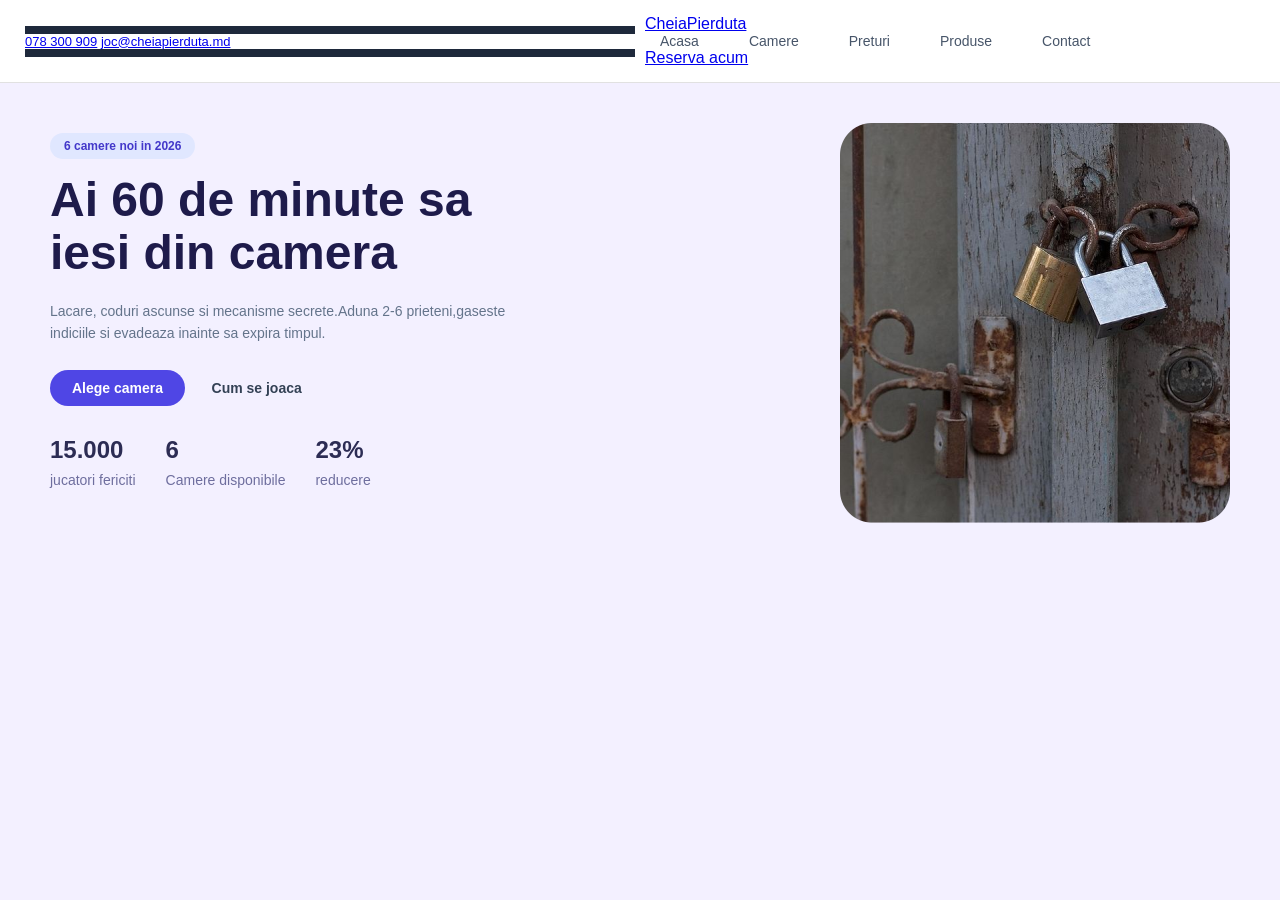
==== index.html @ f5af185c "Change button class for reservation link" ====
<!DOCTYPE html>
<html lang="ro">
  <head>
  <meta charset="UTF-8"> 
  <meta name="viewport" content="width=device-width, initial-scale=1.0">
  <title>CheiaPierduta - Escape Room</title> 
 <link rel="stylesheet" href="style.css">
</head> 
  <body>
    <header class="header">
 <div class="header-top">
   <div class="container header-top-content">
   <a href="tel:078 300 909" class="header-phone">078 300 909</a>
     <a href="mailto:joc@cheiarpierduta.md" class="header-email">joc@cheiapierduta.md</a>
 </div>
 </div>
  <div class="container header-main">
    <div class="logo">
    <a href="#">CheiaPierduta</a> 
    </div> 
    <nav class="nav">
      <a href="#">Acasa</a>
        <a href="#">Camere</a>
          <a href="#">Preturi</a>
            <a href="#">Produse</a>
              <a href="#">Contact</a>
    </nav> 
              <a href="#" class="btn-reservation">Reserva acum</a>
              </div> 
            </header>
              <main>
                <section class="hero">
                  <div class="hero-text">
                    <span class="badge">6 camere noi in 2026</span> 
                        <h1>Ai 60 de minute sa iesi din camera</h1> 
                        <p>Lacare, coduri ascunse si mecanisme secrete.Aduna 2-6 prieteni,gaseste indiciile si evadeaza inainte sa expira timpul.</p> 
                     <div class="hero-buttons">    
                       
                          <a href="#" class="btn-primary">Alege camera</a>
                          <a href="#" class="btn-secondary">Cum se joaca</a>
                        </div>
                        <div class="hero-stats">
                          <div class="stat-item">
                            <h3>15.000</h3>
                            <p>jucatori fericiti</p>
                          </div>
                          <div class="stat-item">
                            <h3>6</h3>
                            <p>Camere disponibile</p>
                          </div> 
                          <div class="stat-item">
                            <h3>23%</h3>
                            <p>reducere</p>
                        </div>
                    </div> 
                  </div>
                         <div class="hero-image">
                           <img src="image.png" alt="Escape Room">
                        </div> 
                        </section>
---- style.css ----
*{
  box-sizing: border-box;
  margin:0;
  padding: 0;
  font-family: Arial, sans-serif;
}
body {
  background-color: #f8f9fa;
  color: #2c2c54;
}
.container {
  width: 100%;
  max-width: 960px;
  margin: 0 auto;
  background-color: #ffffff;
} 
.top-bar {
  display: flex;
  justify-content: flex-start;
  gap: 30px;
  padding: 8px 30px;
  background-color: #1e1b4b;
  color: #ffffff;
  font-size: 13px;
}
.top-phone, .top-email {
  display: flex;
  align-items: center;
  gap: 6px;
}  
.header {
  display: flex;
  justify-content: space-between;
  aling-items: center;
  padding: 20px 30px;
  border-bottom: 1px solid #e1e1e1;
} 
.logo span {
  font-size: 20px;
  font-weight: bold;
  color: #4f46e5; 
}
.nav a {
  margin: 0 15px;
  text-decoration: none;
  color: #475569;
  font-size: 14px;
} 
.btn-primary{
  background-color:#4f46e5;
  color:white;
  padding:10px 22px;
  border-radius:25px;
  text-decoration:none;
  font-weight:600;
  font-size:14px;
  display:inline-block;
}
.btn-secondary {
  background-color:transparent;
  border:1px solid #cb5e1;
  color: #334155;
  padding: 10px 22px;
  border-radius: 25px;
  text-decoration:none;
  font-weight:600;
  font-size:14px;
  display:inline-block;
}
.hero{
  display:flex; 
  justify-content:space-between;
  padding: 40px 30px;
  gap: 40px;
}
.hero-text {
  flex:1;
}
.badge{
  background-color:#e0e7ff;
  color:#4338ca;
  padding:6px 14px;
  border-radius:20px;
  font-size:12px;
  font-weight:600;
  display:inline-block;
  margin-bottom:15px;
}
.hero-text h1 {
  font-size: 34px;
  line-height:1.2;
  color:#1e1b4b;
  margin-bottom:15px;
}
.hero-text p {
  color:#64748b;
  font-size:14px;
  line-height:1.6;
  margin-bottom:25px;
} 
.buttons {
  display:flex;
  gap: 15px;
  margin-bottom:35px;
}
.stats {
  display: flex;
  gap:40px;
}
.stat-item h3{
  font-size: 22px;
  color:#1e1b4b;
}
.hero-mage {
  flex:1;
}
.hero-image img {
  width: 100%;
  border-radius: 20px;
  object-fit: cover;
}
.hero-title, .hero h1 {
  font-size: 48px;
  font-weight: 800;
  line-height: 1.1;
  color: #1e1b4b;
  max-width: 500px;
  margin-bottom: 20px;
}
body {
  background-color: #f3f0ff;
  color: #2c2c54;
}
  .header{
    display: flex;
    justify-content: space-between;
    align-items: center;
    padding: 15px 25px;
    background-color: #ffffff;
    border-bottom: 1px solid #e1e1e1;
    gap: 10px;
  }
  .nav {
    display: flex;
    gap: 20px;
  }
  .nav a {
    text-decoration: none;
    color: #475569;
    font-weight: 500;
    font-size: 14px;
  } 
.hero {
  display: flex;
  align-items: center;
  justify-content: space-between;
  padding: 40px 50px;
  gap: 40px;
}
.hero-text {
  max-width: 500px;
}  
  .hero-image img {
    width: 390px;
    height: auto;
    border-radius: 20px;
    object-fit: cover;
  }
.hero-stats {
  display: flex; 
  gap: 30px;
  margin-top: 30px;
}
.stat-item h3 {
  font-size: 24px;
  font-weight: bold;
  color: #2c2c54;
  margin-bottom: 5px;
}
.stat-item p {
  font-size: 14px;
  color: #6e6e9e;
}
    .header-top {
      background-color: #1e293b;
      color: #94a3b8;
      font-size: 13px;
      padding: 8px 0;
      width: 100%;
    }
.header-top-container {
  display: flex;
  justify-content: flex-end;
  gap: 30px;
  max-width: 1200px;
  margin: 0 auto;
  padding: 0 20px;
  width: 100%;
}
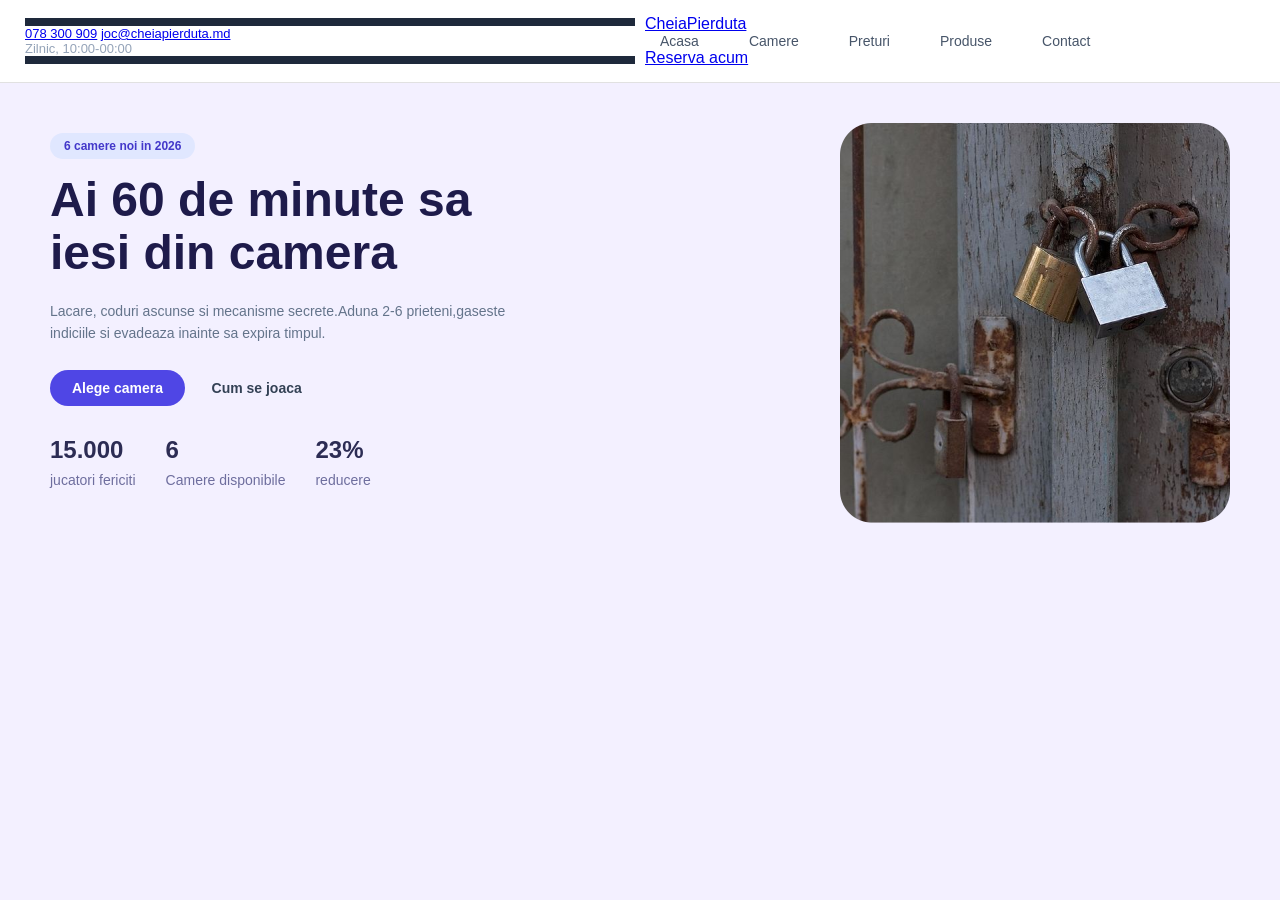
==== commit adc0c3c8: "Update header with contact details and schedule Added contact information and schedule to header." ====
--- a/index.html
+++ b/index.html
@@ -10,11 +10,16 @@
     <header class="header">
  <div class="header-top">
    <div class="container header-top-content">
+     <div class="header-contacts">
    <a href="tel:078 300 909" class="header-phone">078 300 909</a>
      <a href="mailto:joc@cheiarpierduta.md" class="header-email">joc@cheiapierduta.md</a>
  </div>
- </div>
-  <div class="container header-main">
+  <div class="header-schedule"> 
+    Zilnic, 10:00-00:00
+  </div>
+   </div>
+ </div> 
+      <div class="container header-main">
     <div class="logo">
     <a href="#">CheiaPierduta</a> 
     </div> 
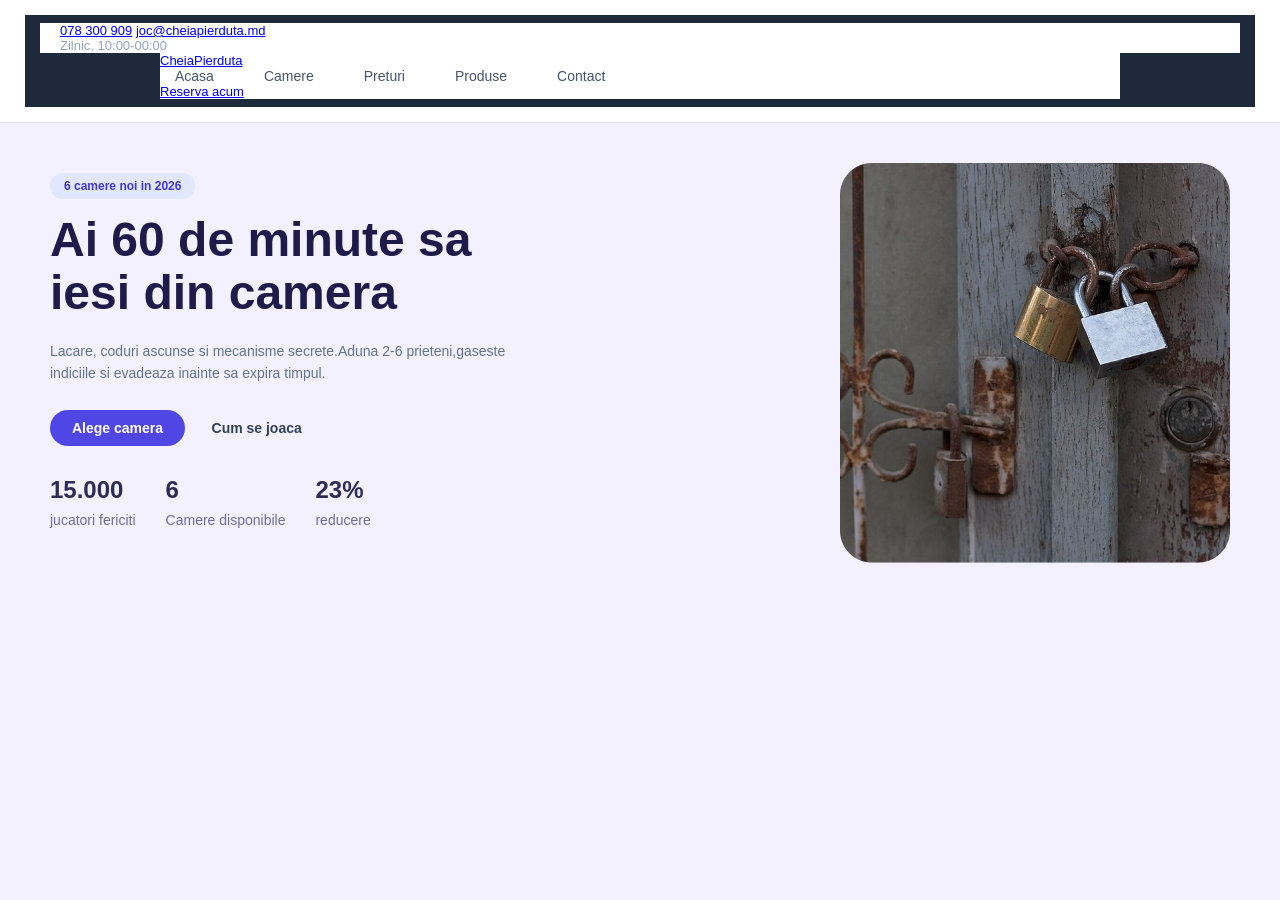
==== commit 7a16f1cb: "Fix header-contacts div structure Removed closing div tag for header-contacts." ====
--- a/index.html
+++ b/index.html
@@ -13,7 +13,6 @@
      <div class="header-contacts">
    <a href="tel:078 300 909" class="header-phone">078 300 909</a>
      <a href="mailto:joc@cheiarpierduta.md" class="header-email">joc@cheiapierduta.md</a>
- </div>
   <div class="header-schedule"> 
     Zilnic, 10:00-00:00
   </div>
--- a/style.css
+++ b/style.css
@@ -181,17 +181,23 @@
   font-size: 14px;
   color: #6e6e9e;
 }
-    .header-top {
+     
+.header {
+  background-color: #ffffff;
+  border-bottom: 1px solid #e2e8f0;
+  width: 100% 
+}
+      .header-top {
       background-color: #1e293b;
       color: #94a3b8;
       font-size: 13px;
       padding: 8px 0;
       width: 100%;
     }
-.header-top-container {
-  display: flex;
-  justify-content: flex-end;
-  gap: 30px;
+.header-top-content {
+  display: flex;
+  justify-content: space-between;
+  align-items: center;
   max-width: 1200px;
   margin: 0 auto;
   padding: 0 20px;
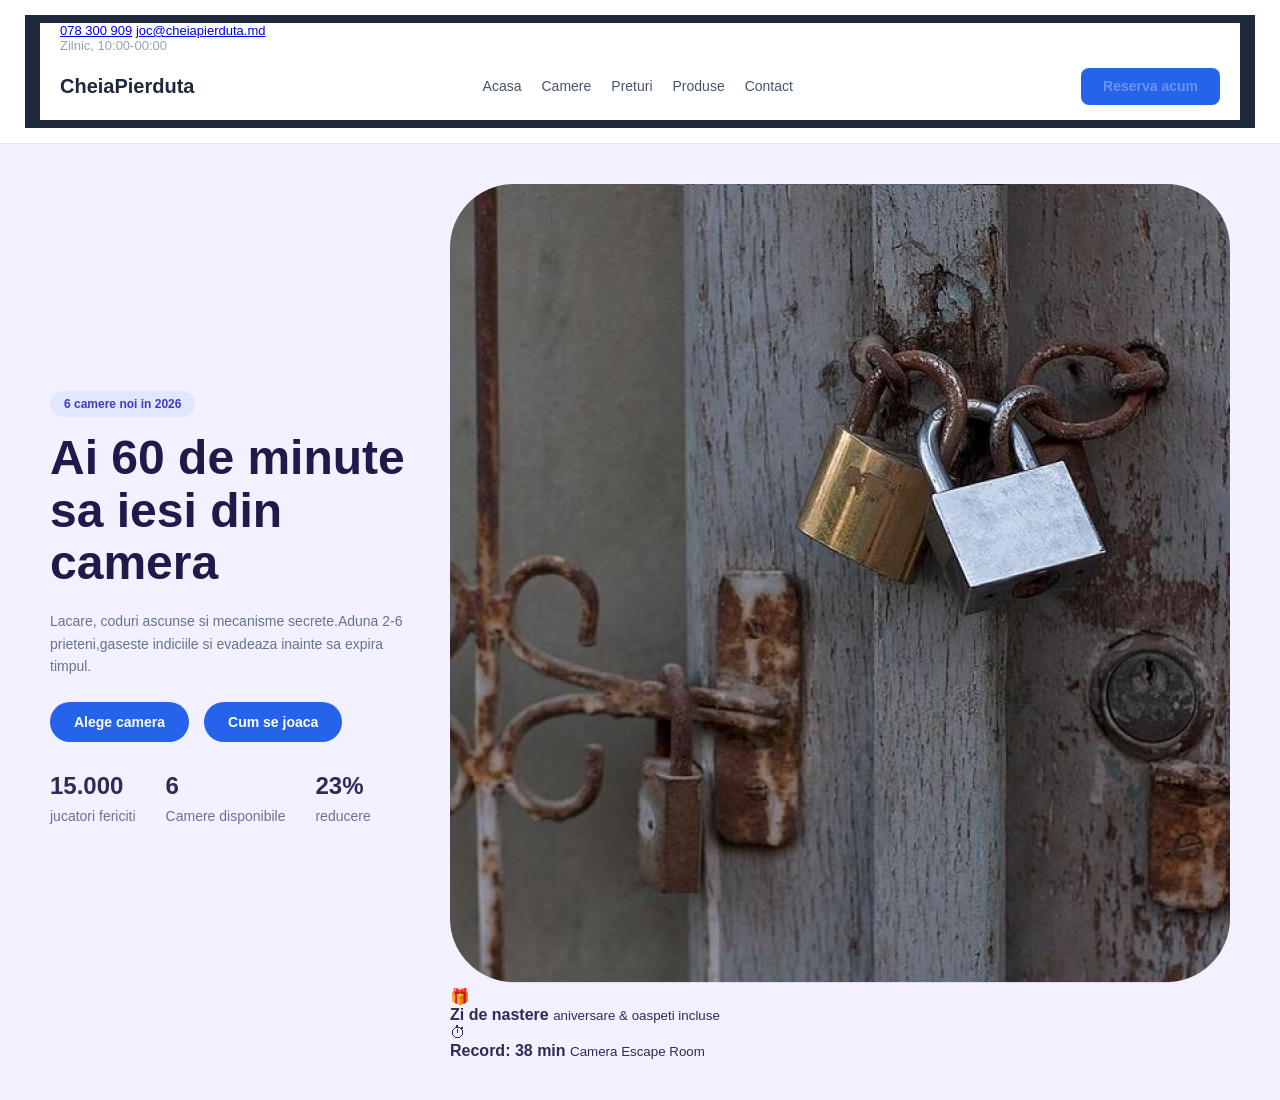
==== commit 17e880fc: "Update index.html" ====
--- a/index.html
+++ b/index.html
@@ -58,9 +58,23 @@
                         </div>
                     </div> 
                   </div>
-                         <div class="hero-image">
-                           <img src="image.png" alt="Escape Room">
-                        </div> 
-                        </section>
+                         <div class="hero-image-container">
+                           <img src="image.png" alt="Escape Room"> 
+                           <div class="badge-card badge-top">
+                           <span class="badge-icon">🎁</span>
+                           <div class="badge-text">
+                            <strong>Zi de nastere</strong> 
+                             <small>aniversare & oaspeti incluse</small> 
+                           </div>
+                         </div>
+                  <div class="badge-card badge-bottom">
+                    <span class="badge-icon">⏱</span>
+                    <div class="badge-text">
+                      <strong>Record: 38 min</strong>
+                      <small>Camera Escape Room</small>
+                    </div>
+                  </div>
+                </div>
+                           
                         
                     
--- a/style.css
+++ b/style.css
@@ -28,45 +28,56 @@
   align-items: center;
   gap: 6px;
 }  
-.header {
-  display: flex;
+.header-main {
+  max-width: 1200px;
+  margin: 0 auto;
+  padding: 15px 20px;
+  display: flex;
+  align-items: center;
   justify-content: space-between;
+  width: 100%
+}
+.logo a {
+  font-size: 20px;
+  font-weight: 700;
+  color: #1e293b; 
+  text-decoration: none;
+  display: flex;
   aling-items: center;
-  padding: 20px 30px;
-  border-bottom: 1px solid #e1e1e1;
-} 
-.logo span {
-  font-size: 20px;
-  font-weight: bold;
-  color: #4f46e5; 
+  gap: 8px;
+}
+.nav {
+  display: flex;
+  gap: 30px;
+  list-style:none;
+  margin: 0;
+  padding: 0;
 }
 .nav a {
-  margin: 0 15px;
   text-decoration: none;
   color: #475569;
-  font-size: 14px;
-} 
-.btn-primary{
-  background-color:#4f46e5;
-  color:white;
+  font-size: 15px;
+  font-weight: 500;
+} 
+.nav a:hover 
+  .nav a.active {
+  color: #2563eb;
+  }
+
+.btn-reservation {
+  background-color:#2563eb;
+  color:ffffff;
   padding:10px 22px;
-  border-radius:25px;
+  border-radius: 8px;
   text-decoration:none;
   font-weight:600;
   font-size:14px;
   display:inline-block;
-}
-.btn-secondary {
-  background-color:transparent;
-  border:1px solid #cb5e1;
-  color: #334155;
-  padding: 10px 22px;
-  border-radius: 25px;
-  text-decoration:none;
-  font-weight:600;
-  font-size:14px;
-  display:inline-block;
-}
+} 
+.btn-reservation:hover {
+  background-color: #1d4ed8;
+}
+
 .hero{
   display:flex; 
   justify-content:space-between;
@@ -202,11 +213,52 @@
   margin: 0 auto;
   padding: 0 20px;
   width: 100%;
-}
-  
-  
-  
-
-
-
-  
+}  
+.hero-buttons {
+  display: flex;
+  gap: 15px;
+  margin-top: 25px;
+  align-items: center;
+}
+.btn-primary { 
+  display: inline-block !important;
+  background-color: #2563eb !important;
+  color: #ffffff !important;
+  padding: 12px 24px !important;
+  border-radius: 25px !important;
+  text-decoration: none !important;
+  font-weight: 600;
+  font-size: 14px;
+
+}
+.btn-secondary { 
+  display: inline-block !important;
+  background-color: #2563eb !important;
+  color: #ffffff !important;
+  padding: 12px 24px !important;
+  border-radius: 25px !important;
+  text-decoration: none !important;
+  font-weight: 600;
+  font-size: 14px;
+}
+.btn-reservation {
+  display: initial-block !important;
+  background-color: #2563eb !important;
+  color: #fffffd4f !important;
+  padding: 10px 20 px !important;
+  border-radius: 8px !important;
+  text-decoration: none !important;
+  font-weight: 600;
+  font-size: 14px;
+  line-height: 1.2;
+}
+.btn-reservation:hover {
+  background-color: #14ed8 !important;
+}
+  
+  
+  
+
+
+
+  
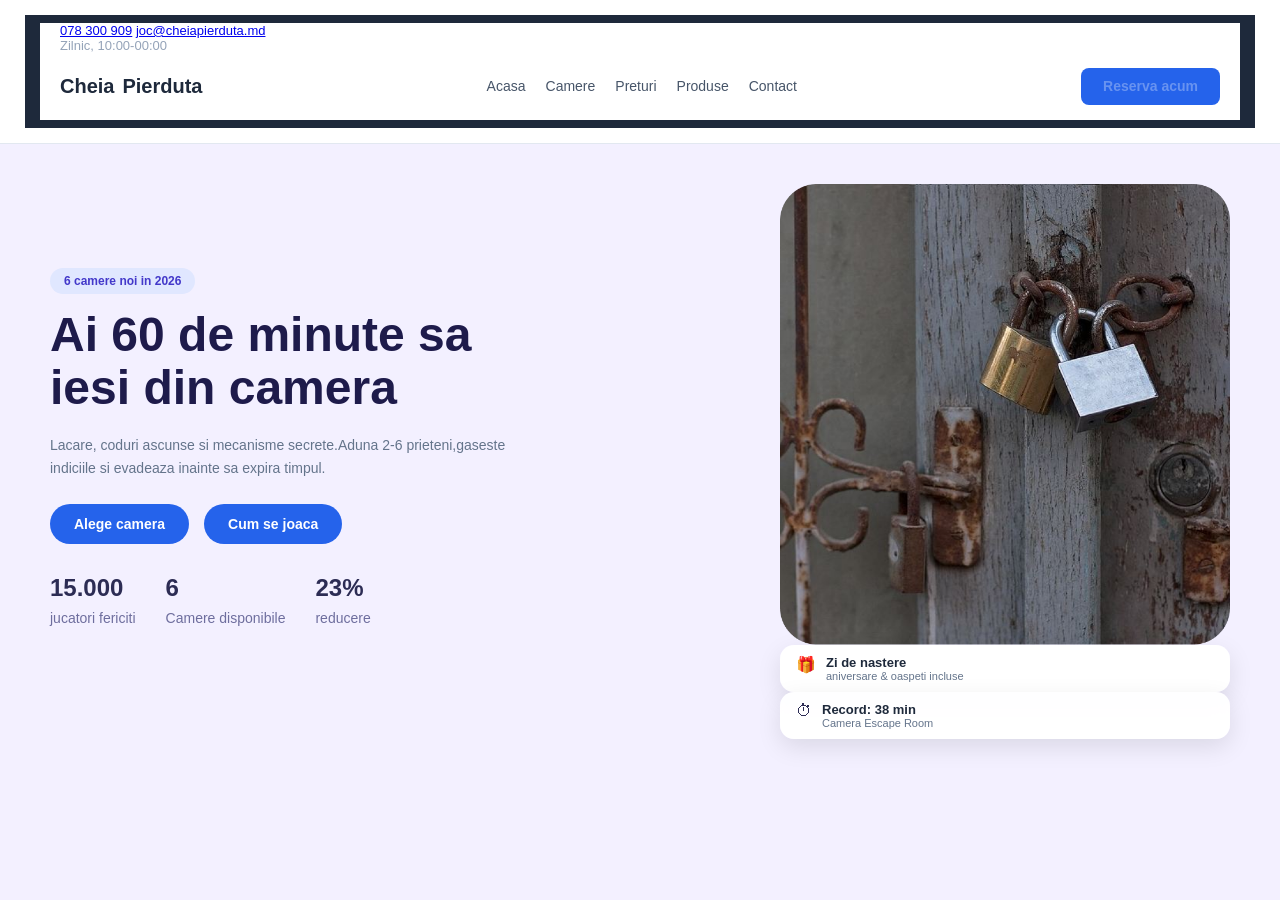
==== commit 6195de4b: "Update logo link text in index.html" ====
--- a/index.html
+++ b/index.html
@@ -20,7 +20,7 @@
  </div> 
       <div class="container header-main">
     <div class="logo">
-    <a href="#">CheiaPierduta</a> 
+    <a href="#">Cheia<span class="logo-blue">Pierduta</span></a> 
     </div> 
     <nav class="nav">
       <a href="#">Acasa</a>
--- a/style.css
+++ b/style.css
@@ -254,6 +254,53 @@
 }
 .btn-reservation:hover {
   background-color: #14ed8 !important;
+} 
+.hero-image-container {
+  position: relative !important;
+  display: inline-block !important;
+  max-width: 450px !important;
+  border-radius: 20px !important;
+}
+.hero-image-container img {
+  width: 100%;
+  height: auto;
+  display: block;
+  border-radius: 20px;
+}
+  .hero-image-container {
+    position: relative;
+    display: inline-block;
+  }
+.badge-card {
+  pozition: absolute !important;
+  background: rgba(255, 255, 255, 0.95) !important;
+  backdrop-filter: blur(8px);
+  padding: 10px 16px;
+  border-radius: 14px;
+  display:flex;
+  aling-items: center;
+  gap: 10px;
+  box-shadow: 0 8px 25px rgba(0, 0, 0,0.1);
+  z-index: 10;
+}
+.badge-card strong {
+  display:block;
+  font-size: 13px;
+  color: #1e293b;
+  font-weight:600;
+}
+.badge-card small {
+  display: block;
+  font-size: 11px;
+  color: #64748b;
+}
+.badge-top {
+  top: 25px !important;
+  right: 25px !important;
+}
+.badge-bottom {
+  bottom: 25px !important;
+  left: 25px !important;
 }
   
   
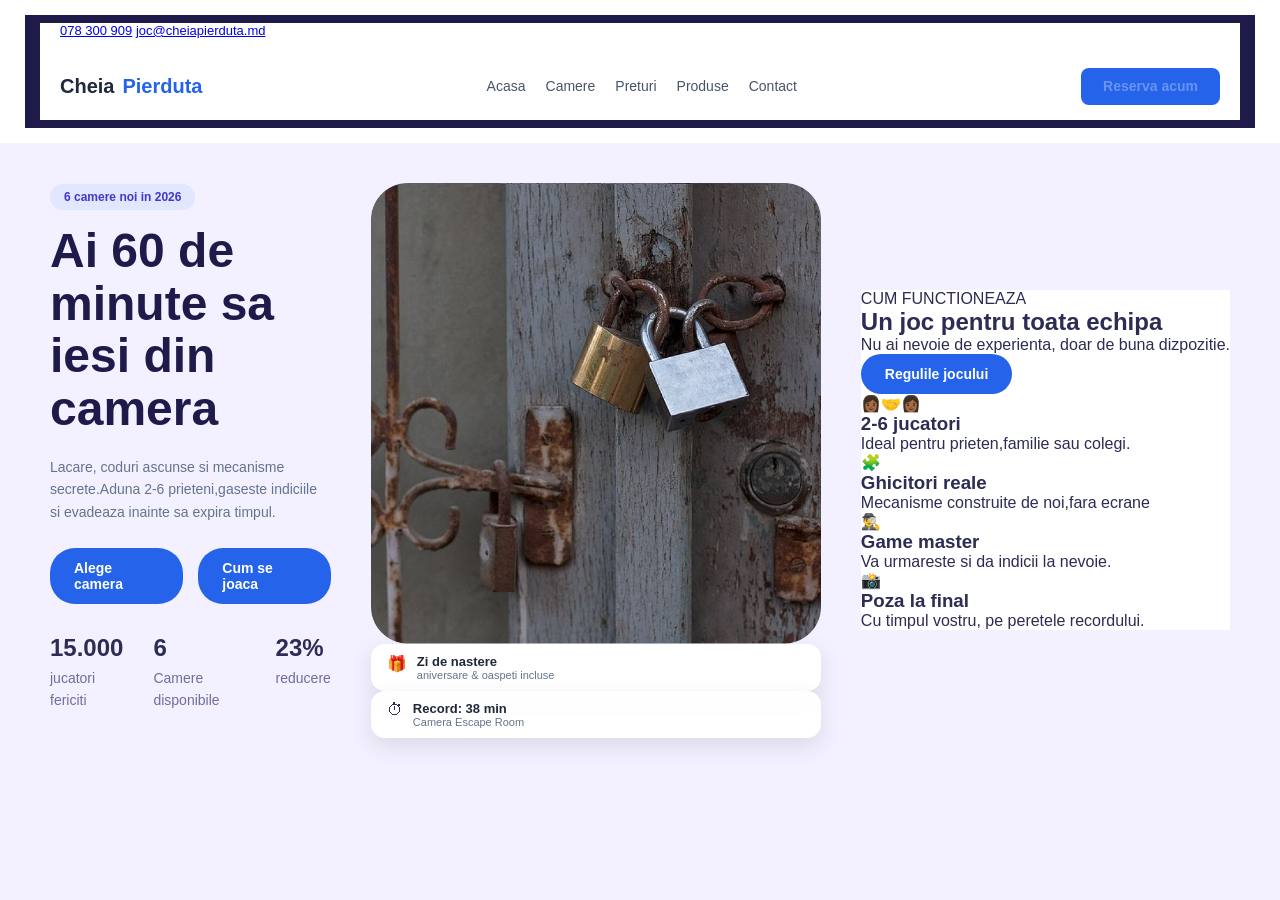
==== commit 2728d853: "Update index.html" ====
--- a/index.html
+++ b/index.html
@@ -74,7 +74,48 @@
                       <small>Camera Escape Room</small>
                     </div>
                   </div>
-                </div>
+                </div> 
+                  <section class="how-it-works">
+                    <div class="container how-container">
+                      <div class="how-text-content">
+                        <span class="section-subtitle">CUM FUNCTIONEAZA</span>
+                        <h2 class="section-titlle">Un joc pentru toata echipa</h2>
+                        <p class="section-desc">Nu ai nevoie de experienta, doar de buna dizpozitie.</p>
+                        <a href="#" class="btn-primary">Regulile jocului</a>
+                      </div>
+                      <div class="how-grid">
+                        <div class="feature-card">
+                          <div class="feture-icon">👩🏾‍🤝‍👩🏾</div>
+                          <div class="feature-text">
+                            <h3>2-6 jucatori</h3>
+                            <p>Ideal pentru prieten,familie sau colegi.</p>
+                          </div>
+                        </div>
+                        <div class="feature-card">
+                          <div class="feature-icon">🧩</div>
+                          <div class="feature-text">
+                          <h3>Ghicitori reale</h3>
+                            <p>Mecanisme construite de noi,fara ecrane</p>
+                          </div>
+                        </div>
+                        <div class="feature-card">
+                          <div class="feature-card">
+                            <div class="feature-icon">🕵️‍♂️</div>
+                            <div class="feature-text">
+                              <h3>Game master</h3>
+                              <p>Va urmareste si da indicii la nevoie.</p>
+                            </div>
+                          </div>
+                          <div class="feature-card">
+                            <div class="feature-icon">📸</div>
+                            <div class="feature-text">
+                              <h3>Poza la final</h3>
+                              <p>Cu timpul vostru, pe peretele recordului.</p>
+                            </div>
+                          </div>
+                        </div>
+                      </div>
+                  </section>
                            
                         
                     
--- a/style.css
+++ b/style.css
@@ -194,9 +194,9 @@
 }
      
 .header {
-  background-color: #ffffff;
-  border-bottom: 1px solid #e2e8f0;
-  width: 100% 
+  background-color: trnsparent !important;
+  border: none !important;
+  box-shadow: none !important;
 }
       .header-top {
       background-color: #1e293b;
@@ -302,10 +302,27 @@
   bottom: 25px !important;
   left: 25px !important;
 }
+ .logo {
+   display: flex;
+   aling-items: center;
+   gap: 8px;
+   font-size: 20px;
+   font-weight: 700;
+   color: #1e293b;
+   text-decoration: none;
+ }
+.logo-blue {
+  color: #2563eb !important;
+}
+.logo-icon {
+  font-size: 18px;
+}
+  .top-bar, .header-top {
+    background-color: #1e1b4b !important;
+    color: #ffffff !important;
+  }
   
+
+
+
   
-  
-
-
-
-  
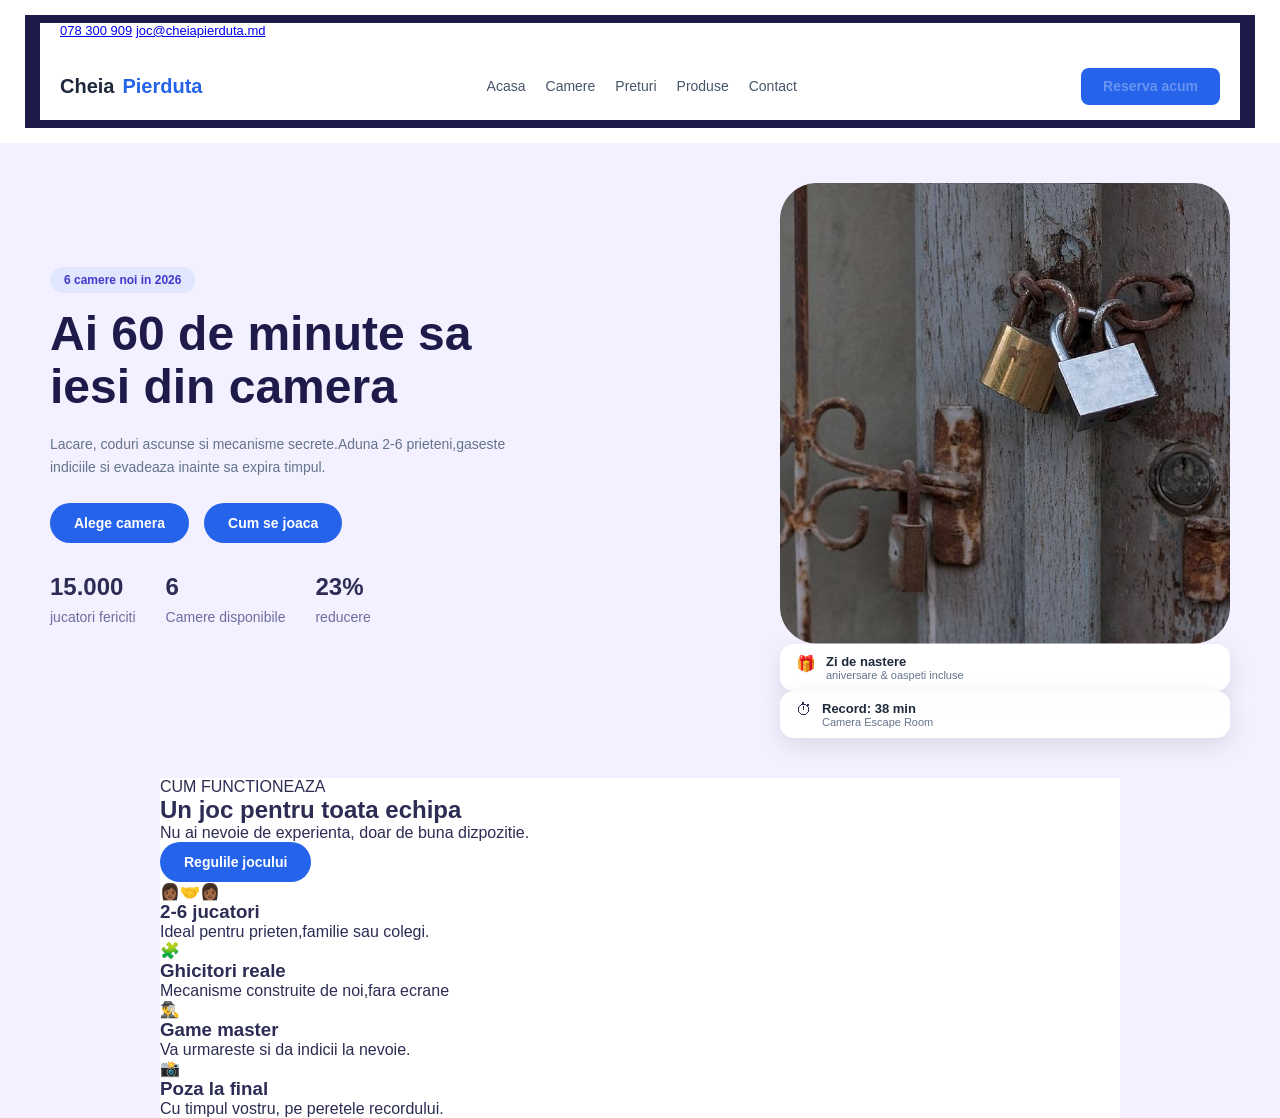
==== commit b797c320: "Fix typo in feature icon class name" ====
--- a/index.html
+++ b/index.html
@@ -75,6 +75,7 @@
                     </div>
                   </div>
                 </div> 
+                </section>
                   <section class="how-it-works">
                     <div class="container how-container">
                       <div class="how-text-content">
@@ -85,7 +86,7 @@
                       </div>
                       <div class="how-grid">
                         <div class="feature-card">
-                          <div class="feture-icon">👩🏾‍🤝‍👩🏾</div>
+                          <div class="feature-icon">👩🏾‍🤝‍👩🏾</div>
                           <div class="feature-text">
                             <h3>2-6 jucatori</h3>
                             <p>Ideal pentru prieten,familie sau colegi.</p>
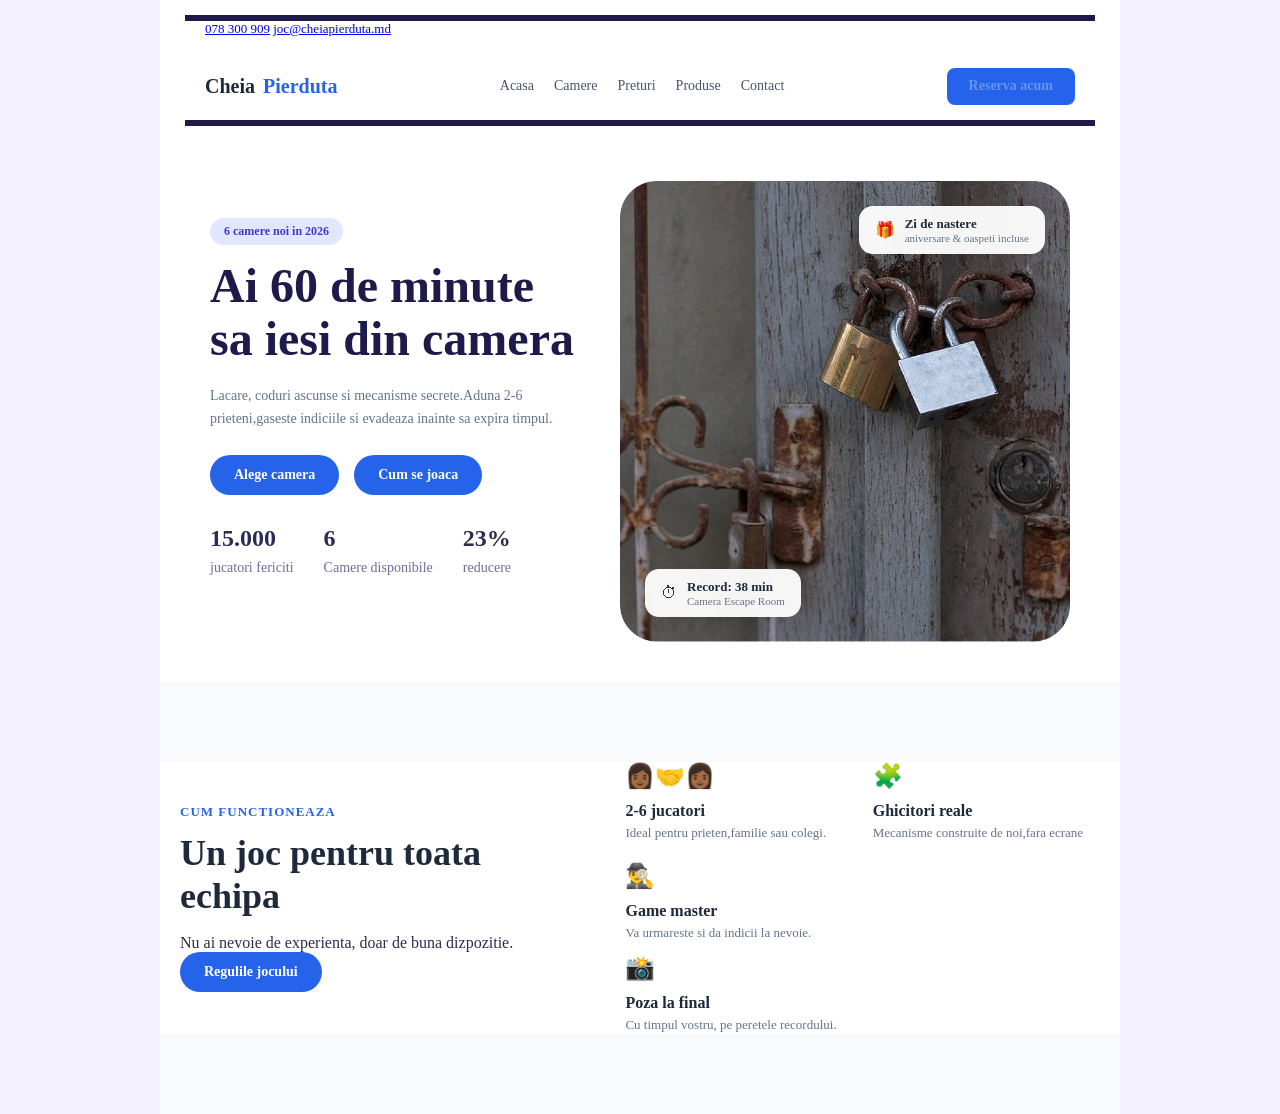
==== commit 88be6bef: "Refactor HTML structure and improve formatting" ====
--- a/index.html
+++ b/index.html
@@ -1,122 +1,127 @@
 <!DOCTYPE html>
 <html lang="ro">
-  <head>
-  <meta charset="UTF-8"> 
+
+<head>
+  <meta charset="UTF-8">
   <meta name="viewport" content="width=device-width, initial-scale=1.0">
-  <title>CheiaPierduta - Escape Room</title> 
- <link rel="stylesheet" href="style.css">
-</head> 
-  <body>
+  <title>CheiaPierduta - Escape Room</title>
+  <link rel="stylesheet" href="style.css">
+</head>
+
+<body>
+  <div class="page">
     <header class="header">
- <div class="header-top">
-   <div class="container header-top-content">
-     <div class="header-contacts">
-   <a href="tel:078 300 909" class="header-phone">078 300 909</a>
-     <a href="mailto:joc@cheiarpierduta.md" class="header-email">joc@cheiapierduta.md</a>
-  <div class="header-schedule"> 
-    Zilnic, 10:00-00:00
+      <div class="header-top">
+        <div class="container header-top-content">
+          <div class="header-contacts">
+            <a href="tel:078 300 909" class="header-phone">078 300 909</a>
+            <a href="mailto:joc@cheiarpierduta.md" class="header-email">joc@cheiapierduta.md</a>
+            <div class="header-schedule">
+              Zilnic, 10:00-00:00
+            </div>
+          </div>
+        </div>
+        <div class="container header-main">
+          <div class="logo">
+            <a href="#">Cheia<span class="logo-blue">Pierduta</span></a>
+          </div>
+          <nav class="nav">
+            <a href="#">Acasa</a>
+            <a href="#">Camere</a>
+            <a href="#">Preturi</a>
+            <a href="#">Produse</a>
+            <a href="#">Contact</a>
+          </nav>
+          <a href="#" class="btn-reservation">Reserva acum</a>
+        </div>
+    </header>
+
+    <main>
+      <section class="hero">
+        <div class="hero-text">
+          <span class="badge">6 camere noi in 2026</span>
+          <h1>Ai 60 de minute sa iesi din camera</h1>
+          <p>Lacare, coduri ascunse si mecanisme secrete.Aduna 2-6 prieteni,gaseste indiciile si evadeaza inainte sa
+            expira timpul.</p>
+          <div class="hero-buttons">
+
+            <a href="#" class="btn-primary">Alege camera</a>
+            <a href="#" class="btn-secondary">Cum se joaca</a>
+          </div>
+          <div class="hero-stats">
+            <div class="stat-item">
+              <h3>15.000</h3>
+              <p>jucatori fericiti</p>
+            </div>
+            <div class="stat-item">
+              <h3>6</h3>
+              <p>Camere disponibile</p>
+            </div>
+            <div class="stat-item">
+              <h3>23%</h3>
+              <p>reducere</p>
+            </div>
+          </div>
+        </div>
+        <div class="hero-image-container">
+          <img src="image.png" alt="Escape Room">
+          <div class="badge-card badge-top">
+            <span class="badge-icon">🎁</span>
+            <div class="badge-text">
+              <strong>Zi de nastere</strong>
+              <small>aniversare & oaspeti incluse</small>
+            </div>
+          </div>
+          <div class="badge-card badge-bottom">
+            <span class="badge-icon">⏱</span>
+            <div class="badge-text">
+              <strong>Record: 38 min</strong>
+              <small>Camera Escape Room</small>
+            </div>
+          </div>
+        </div>
+      </section>
+      <section class="how-it-works">
+        <div class="container how-container">
+          <div class="how-text-content">
+            <span class="section-subtitle">CUM FUNCTIONEAZA</span>
+            <h2 class="section-titlle">Un joc pentru toata echipa</h2>
+            <p class="section-desc">Nu ai nevoie de experienta, doar de buna dizpozitie.</p>
+            <a href="#" class="btn-primary">Regulile jocului</a>
+          </div>
+          <div class="how-grid">
+            <div class="feature-card">
+              <div class="feature-icon">👩🏾‍🤝‍👩🏾</div>
+              <div class="feature-text">
+                <h3>2-6 jucatori</h3>
+                <p>Ideal pentru prieten,familie sau colegi.</p>
+              </div>
+            </div>
+            <div class="feature-card">
+              <div class="feature-icon">🧩</div>
+              <div class="feature-text">
+                <h3>Ghicitori reale</h3>
+                <p>Mecanisme construite de noi,fara ecrane</p>
+              </div>
+            </div>
+            <div class="feature-card">
+              <div class="feature-card">
+                <div class="feature-icon">🕵️‍♂️</div>
+                <div class="feature-text">
+                  <h3>Game master</h3>
+                  <p>Va urmareste si da indicii la nevoie.</p>
+                </div>
+              </div>
+              <div class="feature-card">
+                <div class="feature-icon">📸</div>
+                <div class="feature-text">
+                  <h3>Poza la final</h3>
+                  <p>Cu timpul vostru, pe peretele recordului.</p>
+                </div>
+              </div>
+            </div>
+          </div>
+      </section>
+    </main>
   </div>
-   </div>
- </div> 
-      <div class="container header-main">
-    <div class="logo">
-    <a href="#">Cheia<span class="logo-blue">Pierduta</span></a> 
-    </div> 
-    <nav class="nav">
-      <a href="#">Acasa</a>
-        <a href="#">Camere</a>
-          <a href="#">Preturi</a>
-            <a href="#">Produse</a>
-              <a href="#">Contact</a>
-    </nav> 
-              <a href="#" class="btn-reservation">Reserva acum</a>
-              </div> 
-            </header>
-              <main>
-                <section class="hero">
-                  <div class="hero-text">
-                    <span class="badge">6 camere noi in 2026</span> 
-                        <h1>Ai 60 de minute sa iesi din camera</h1> 
-                        <p>Lacare, coduri ascunse si mecanisme secrete.Aduna 2-6 prieteni,gaseste indiciile si evadeaza inainte sa expira timpul.</p> 
-                     <div class="hero-buttons">    
-                       
-                          <a href="#" class="btn-primary">Alege camera</a>
-                          <a href="#" class="btn-secondary">Cum se joaca</a>
-                        </div>
-                        <div class="hero-stats">
-                          <div class="stat-item">
-                            <h3>15.000</h3>
-                            <p>jucatori fericiti</p>
-                          </div>
-                          <div class="stat-item">
-                            <h3>6</h3>
-                            <p>Camere disponibile</p>
-                          </div> 
-                          <div class="stat-item">
-                            <h3>23%</h3>
-                            <p>reducere</p>
-                        </div>
-                    </div> 
-                  </div>
-                         <div class="hero-image-container">
-                           <img src="image.png" alt="Escape Room"> 
-                           <div class="badge-card badge-top">
-                           <span class="badge-icon">🎁</span>
-                           <div class="badge-text">
-                            <strong>Zi de nastere</strong> 
-                             <small>aniversare & oaspeti incluse</small> 
-                           </div>
-                         </div>
-                  <div class="badge-card badge-bottom">
-                    <span class="badge-icon">⏱</span>
-                    <div class="badge-text">
-                      <strong>Record: 38 min</strong>
-                      <small>Camera Escape Room</small>
-                    </div>
-                  </div>
-                </div> 
-                </section>
-                  <section class="how-it-works">
-                    <div class="container how-container">
-                      <div class="how-text-content">
-                        <span class="section-subtitle">CUM FUNCTIONEAZA</span>
-                        <h2 class="section-titlle">Un joc pentru toata echipa</h2>
-                        <p class="section-desc">Nu ai nevoie de experienta, doar de buna dizpozitie.</p>
-                        <a href="#" class="btn-primary">Regulile jocului</a>
-                      </div>
-                      <div class="how-grid">
-                        <div class="feature-card">
-                          <div class="feature-icon">👩🏾‍🤝‍👩🏾</div>
-                          <div class="feature-text">
-                            <h3>2-6 jucatori</h3>
-                            <p>Ideal pentru prieten,familie sau colegi.</p>
-                          </div>
-                        </div>
-                        <div class="feature-card">
-                          <div class="feature-icon">🧩</div>
-                          <div class="feature-text">
-                          <h3>Ghicitori reale</h3>
-                            <p>Mecanisme construite de noi,fara ecrane</p>
-                          </div>
-                        </div>
-                        <div class="feature-card">
-                          <div class="feature-card">
-                            <div class="feature-icon">🕵️‍♂️</div>
-                            <div class="feature-text">
-                              <h3>Game master</h3>
-                              <p>Va urmareste si da indicii la nevoie.</p>
-                            </div>
-                          </div>
-                          <div class="feature-card">
-                            <div class="feature-icon">📸</div>
-                            <div class="feature-text">
-                              <h3>Poza la final</h3>
-                              <p>Cu timpul vostru, pe peretele recordului.</p>
-                            </div>
-                          </div>
-                        </div>
-                      </div>
-                  </section>
-                           
-                        
-                    
+</body>
--- a/style.css
+++ b/style.css
@@ -2,11 +2,17 @@
   box-sizing: border-box;
   margin:0;
   padding: 0;
-  font-family: Arial, sans-serif;
-}
+}
+
+.page{
+  width: 960px;  
+  margin: 0 auto;
+  background-color: #ffffff;
+}
+
 body {
   background-color: #f8f9fa;
-  color: #2c2c54;
+  color: #c5c5c5;
 }
 .container {
   width: 100%;
@@ -29,7 +35,7 @@
   gap: 6px;
 }  
 .header-main {
-  max-width: 1200px;
+  max-width: 960px;
   margin: 0 auto;
   padding: 15px 20px;
   display: flex;
@@ -61,7 +67,7 @@
 } 
 .nav a:hover 
   .nav a.active {
-  color: #2563eb;
+  color: #afbddb;
   }
 
 .btn-reservation {
@@ -194,7 +200,7 @@
 }
      
 .header {
-  background-color: trnsparent !important;
+  background-color: transparent !important;
   border: none !important;
   box-shadow: none !important;
 }
@@ -209,7 +215,7 @@
   display: flex;
   justify-content: space-between;
   align-items: center;
-  max-width: 1200px;
+  max-width: 960px;
   margin: 0 auto;
   padding: 0 20px;
   width: 100%;
@@ -253,7 +259,7 @@
   line-height: 1.2;
 }
 .btn-reservation:hover {
-  background-color: #14ed8 !important;
+  background-color: #1d4ed8 !important;
 } 
 .hero-image-container {
   position: relative !important;
@@ -272,13 +278,13 @@
     display: inline-block;
   }
 .badge-card {
-  pozition: absolute !important;
+  position: absolute !important;
   background: rgba(255, 255, 255, 0.95) !important;
   backdrop-filter: blur(8px);
   padding: 10px 16px;
   border-radius: 14px;
   display:flex;
-  aling-items: center;
+  align-items: center;
   gap: 10px;
   box-shadow: 0 8px 25px rgba(0, 0, 0,0.1);
   z-index: 10;
@@ -304,7 +310,7 @@
 }
  .logo {
    display: flex;
-   aling-items: center;
+   align-items: center;
    gap: 8px;
    font-size: 20px;
    font-weight: 700;
@@ -321,8 +327,87 @@
     background-color: #1e1b4b !important;
     color: #ffffff !important;
   }
+  .how-it-works {
+    padding: 80px 0;
+    background-color: #f8fafc;
+  }
+.how-container {
+  max-width: 960px;
+  margin: 0 auto;
+  padding: 0 20px;
+  display: flex;
+  justify-content: space-between;
+  align-items: center;
+  gap: 50px;
+}
+.how-text-content { 
+  flex: 1;
+  max-width: 450px;
+}
+.section-subtitle {
+  font-size: 13px;
+  font-weight:700;
+  color: #2563eb;
+  text-transform: uppercase;
+  letter-spacing: 1px;
+  display: block;
+  margin-bottom: 12px;
+}
+.how-text-content h2 {
+  font-size: 36px;
+  font-weight: 800;
+  color: #1e293b;
+  margin-bottom: 16px;
+  line-height: 1.2;
+}
+.how-grid {
+  flex: 1.2;
+  display: grid;
+  grid-template-columns: repeat(2, 1fr);
+  gap: 20px;
+}
+.feature-card {
+  background:#ffffff
+    padding: 24px;
+    border: radius: 16px;
+    box-shadow: 0 4px 20 px rgba(0, 0, 0, 0.04);
+    display: flex;
+    flex-direction: column;
+    gap: 12px;
+  }
+
+  .feature-icon {
+    font-size: 24px;
+  }
+.feature-text h3 {
+  font-size: 16px;
+  font-weight: 600;
+  color: #1e293b;
+  margin-bottom: 4px;
+}
+.feature-text p {
+  font-size: 13px;
+  color: #64748b;
+  line-height: 1.4;
+}
+.header {
+  background-color: #ffffff;
+  border-bottom: 1px solid #e2e8f0;
+}
+.header-top {
+  background-color: #1e1b4b !important;
+  color: #ffffff !important;
+  padding: 6px 0 !important;
+}
+.header-top-content {
+  display: flex;
+  justify-content: space-between;
+  align-items:center;
+  max-width:960px;
+  margin: 0 auto;
+  padding: 0 20px;
+}
+
+
+
   
-
-
-
-  
